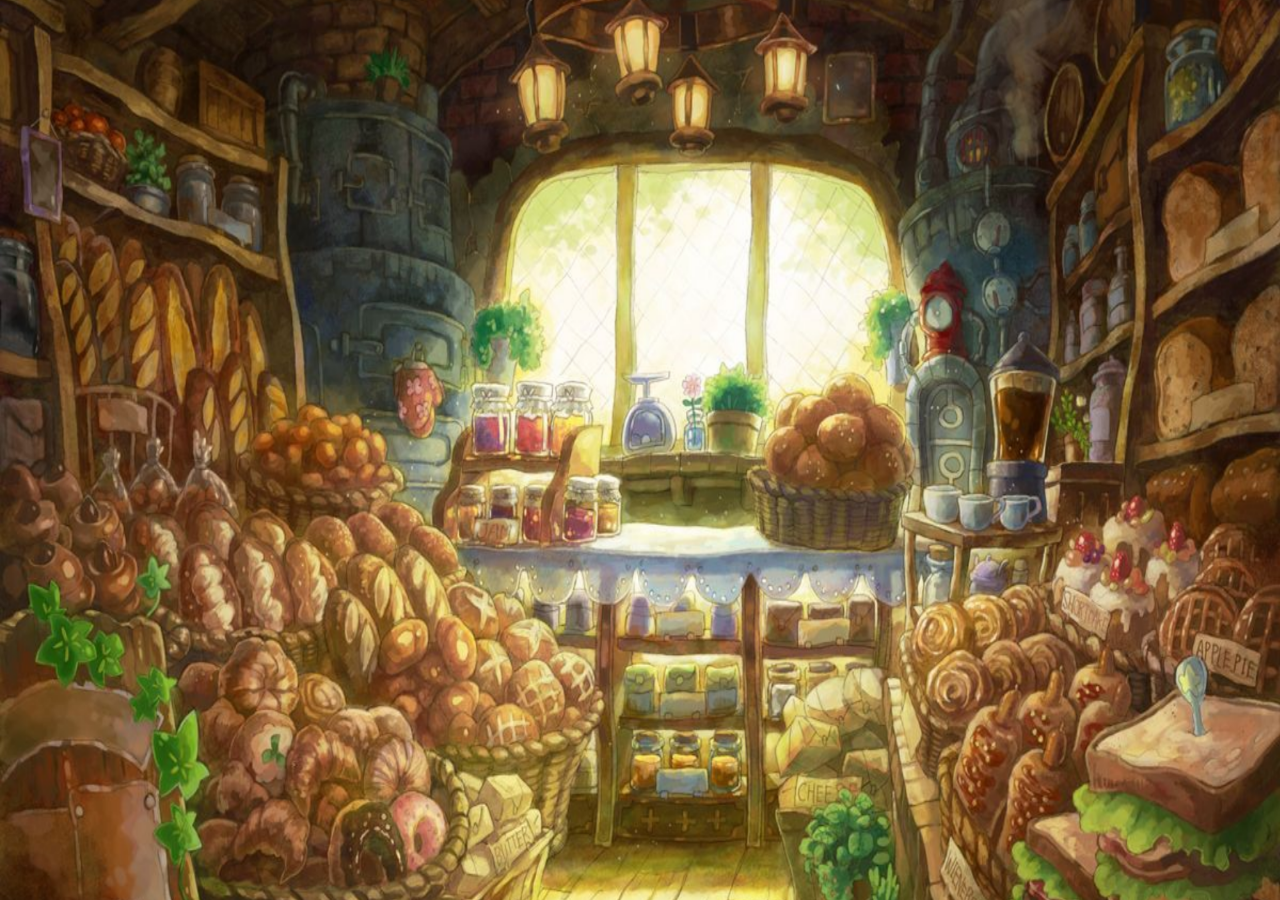
==== index.html @ 96ac0b82 "Add files via upload" ====
<!DOCTYPE html>
<html>
<head>
	<meta charset="utf-8">
	<meta name="viewport" content="width=device-width, initial-scale=1">
	<link rel="stylesheet" type="text/css" href="css/style.css">
	<title>薬屋</title>
<script type="text/javascript" src='js/function.js'></script>
<script type="text/javascript" src='js/nikolib.js'></script>
</head>
<body id='bg'>
</body>
<script>
	// si cookies n'existent pas crée une nouvelle partie
	if(document.cookie == ""){
		alert('Nouvelle partie');
		setCookie("slot1", "empty", 3650);
		setCookie("slot2", "empty", 3650);
		setCookie("slot3", "empty", 3650);
		setCookie("slot4", "empty", 3650);
		setCookie("slot5", "empty", 3650);
		setCookie("slot6", "empty", 3650);
		setCookie("slot7", "empty", 3650);
		setCookie("slot8", "empty", 3650);
		setCookie("slot9", "empty", 3650);
		setCookie("slot1_value", 0, 3650);
		setCookie("slot2_value", 0, 3650);
		setCookie("slot3_value", 0, 3650);
		setCookie("slot4_value", 0, 3650);
		setCookie("slot5_value", 0, 3650);
		setCookie("slot6_value", 0, 3650);
		setCookie("slot7_value", 0, 3650);
		setCookie("slot8_value", 0, 3650);
		setCookie("slot9_value", 0, 3650);
		setCookie("balance", 0, 3650);
		setCookie("baie1", 0, 3650);
		setCookie("baie2", 0, 3650);
		setCookie("baie3", 0, 3650);
		setCookie("blueberry1", 0, 3650);
		setCookie("blueberry2", 0, 3650);
		setCookie("blueberry3", 0, 3650);
		setCookie("raisin1", 0, 3650);
		setCookie("raisin2", 0, 3650);
		setCookie("raisin3", 0, 3650);
		setCookie("deck", "deck/N5.js", 3650);
		setCookie("cardsToday", 0, 3650);
		setCookie("day", today(), 3650);
		firstLoan();
	}
	// charge les cookies dans des variables à chaque changement de page
	var slot = [];
	slot[1] = getCookie('slot1');
	slot[2] = getCookie('slot2');
	slot[3] = getCookie('slot3');
	slot[4] = getCookie('slot4');
	slot[5] = getCookie('slot5');
	slot[6] = getCookie('slot6');
	slot[7] = getCookie('slot7');
	slot[8] = getCookie('slot8');
	slot[9] = getCookie('slot9');

	//controller des pages
	var p = $_GET('p');
	var page = document.createElement('script');
	switch(p){
		case null:
		p = "shop";
		
		case "shop":case "synth":case "gather":case"gestion":
		break

		default:
		p = "shop";
	}
	page.src = 'pages/'+p+'.js';
	document.getElementsByTagName('body')[0].appendChild(page);
</script>
<script src='model/menu.js'></script>
</html>
---- css/style.css ----
html{
	overflow: hidden;
	font-family: arial;
	user-select: none;
}

body{
	margin: 0;
	text-align: center;
}

h1{
	margin: 0;
	font-size: 1.6em;
	color: #FFF;
	background: #222;
	border-top-right-radius: 5px;
	border-top-left-radius: 5px;
	padding: 5px;
}

p{
	font-size: 0.8em;
	font-weight: bold;
}

button{
	color: white;
	background: #333;
	border-color: #3A3A3A;
	font-size: 1.1em;
	border-radius: 5px;
}

#status{
	margin-top: 5px;
	display: inline-block;
	background: #333;
	border: #252525 solid 2px;
	border-radius: 10px;
	padding: 5px;
	color: white;
}

#paid{
	padding: 5px;
	font-size: 1.25em;
	border-top-right-radius: 10px;
	border-bottom-right-radius: 10px;
	border: 2px solid #252525;
	border-left: none;
	position: relative;
	left: -10px;
	top: 1px;
}

#deckLink{
	width: 33vw;
}

.okButton{
	display: inline-block;
	padding: 7px;
	border-radius: 10px;
	background: #333;
	color: white;
	border: 2px #222 solid;
	cursor: pointer;
}

#okButton:hover{
	background: #252525;
}

#question, #goodAnswer{
	display: inline-block;
	padding-top: 5px;
	padding-bottom: 5px;
	padding-left: 25px;
	padding-right: 25px;
	border-radius: 10px;
	margin: auto;
	color: white;
	position: relative;
	top: 15vh;
	font-size: 3em;
	background: #222;
}

#goodAnswer{
	top: 35vh;
	font-size: 2em;	
}

#goodAnswer:hover{
	cursor: pointer;
}

#answerbox{
	top: 20vh;
	width: 33vw;
	height: 5vh;
	margin: auto;
	position: relative;
}

#answer{
	border-radius: 10px;
	text-align: center;
	height: 6vh;
	width: 100%;
	font-size: 2em;
	padding: 10px;
}

#won{
	display: none;
	width: 100px;
	height: 100px;
	border: 4px solid #2A2A2A;
	border-radius: 100%;
	background: url('../img/ingredients/bagblueberry2.png') 50% 50% / 66% 66% no-repeat, #FFE;
	margin: auto;
	position: relative;
	top: 25vh;
}

#wonText{
	position: relative;
	bottom: 15vh;
	background: white;
	font-weight: bold;
	font-size: 1.6em;
}

#youMade{
	display: none;
	width: 150px;
	height: 150px;
	border: 4px solid #2A2A2A;
	border-radius: 100%;
	background: url('../img/goods/red3.png') 50% 50% / 66% 66% no-repeat, #FFE;
	margin: auto;
	position: absolute;
	top: 35vh;
	left: 44vw;
	font-size: 2em;
	font-weight: bold;
	color: black;
	text-shadow: 2px 2px #FFE, -2px -2px #FFE, -2px 2px #FFE, 2px -2px #FFE;
}

#potionName{
	position: relative;
	bottom: 15vh;
	background: white;
	width: 200%;
}

#price{
	border: 2px solid #EEC;
	position: relative;
	top: 8vh;
	border-radius: 10px;
	font-size: 1.1em!important;
	background: #FFE;
}

#combo{
	text-align: left;
	display: inline-block;
	padding: 10px;
	background: #222;
	border: 2px solid #2A2A2A;
	position: absolute;
	color: white;
	top: 100px;
	right: 0;
	border-top-left-radius: 10px;
	border-bottom-left-radius: 10px;
}

#progressBar{
	background: #222;
	border: 2px solid #2A2A2A;
	margin: auto;
	margin-top: 25px;
	width: 75%;
	height: 60px;
	border-radius: 5px;
}


#progress{
	transition: 0.5s;
	width: 0%;
	height: 54px;
	background: white;
	border: 3px solid lightgrey;
	border-radius: 5px;
}

#bg{
	z-index: -99;
	margin: 0;
	width: 100vw;
	height: 100vh;
	background: url('../img/panya.png') 0% 0% / 100% 100% no-repeat;
}

#footer{
	color: white;
	position: absolute;
	display: grid;
	grid-template-areas: "shop synth exploration gestion";
	bottom: 0;
	width: 100vw;
	height: 10vh;
	background: #222;
}

.menu-el{
	cursor: pointer;
	color: white;
	display: inline-block;
	padding-top: 3vh;
	padding-bottom: 3vh;
	font-size: 1.5em;
	border-left: 1px solid #333;
}

.menu-el:first-child{
	border-left: none;
}

.menu-el:hover{
	background: #333;
}

#box, #box2{
	background: #FFE;
	border-radius: 10px;
	border: 4px #BBA ridge;
	margin: auto;
	margin-top: 50px;
	width: 70vw;
	height: 70vh;
}

#box2{
	overflow: auto;
}

#stall{
	display: grid;
	grid-template-columns: auto auto auto;
	padding-left: 1vw;
	padding-right: 1vw;
	margin-top: 1vh;
	width: 100%;
	height: 63vh;
}

#catalog{
	overflow: auto;
	display: grid;
	grid-template-columns: auto auto auto;
	color: black;
	width: 100%;
}

.bar{
	width: auto;
	padding: 15px;
	border: ridge 1px #666;
}

.bar:nth-child(3n+1){
	background: #AA8;
}

.bar:nth-child(3n+2){
	background: #CCA;
}

.bar:nth-child(3n){
	background: #EEC;
}

#money{
	border-left: solid #A85 1px;
	font-size: 1.6em;
	padding: 5px;
}

#grid{
	display: grid;
	grid-template-columns: repeat(2, minmax(0, 1fr));
	color: #FFF;
	background: #222;
	border-top-right-radius: 5px;
	border-top-left-radius: 5px;
}

.case{
	width: 92%;
	height: 92%;
	background: #EEC;
}

.obj{
	width: 100%;
	height: 100%;
}

@media (min-width : 501px) and (max-width: 768px){
	#bg{
		background: url('../img/panya.png') 50% 0% / 200% 100% no-repeat;
	}

	#box, #box2{
		width: 95vw;
	}

	#youMade{
		left: 38vw;
	}

	#answerbox{
		width: 66vw;
	}

}

@media (max-width: 500px){
	#bg{
		background: url('../img/panya.png') 50% 0% / 200% 100% no-repeat;
	}

	#box, #box2{
		width: 98vw;
	}

	#youMade{
		left: 30.5vw;
	}

	#answer{
		font-size: 2em;
		height: 4vh;
	}

	#answerbox{
		width: 66vw;
	}
}
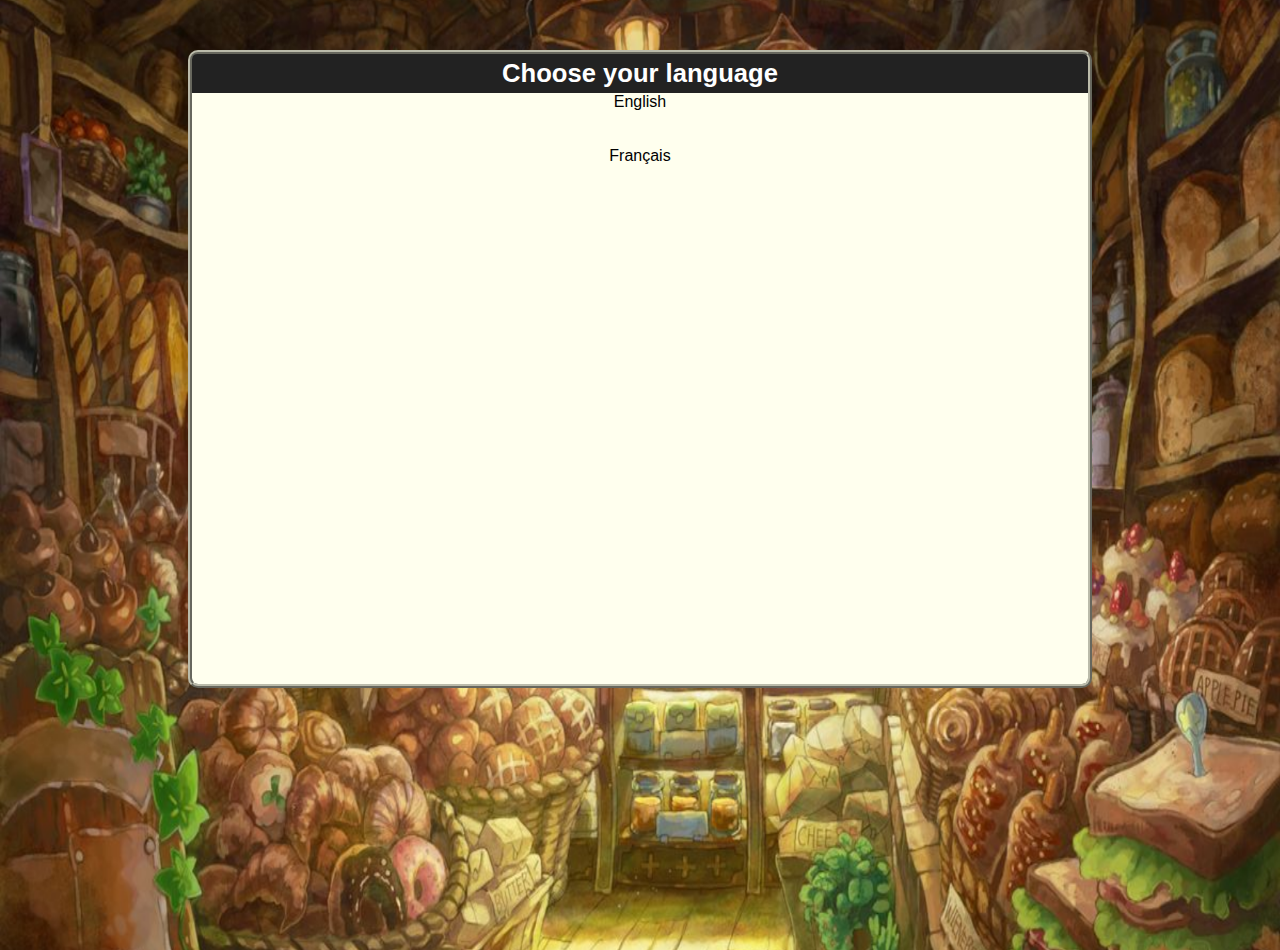
==== commit a3ff1fff: "Add files via upload" ====
--- a/index.html
+++ b/index.html
@@ -5,15 +5,51 @@
 	<meta name="viewport" content="width=device-width, initial-scale=1">
 	<link rel="stylesheet" type="text/css" href="css/style.css">
 	<title>薬屋</title>
-<script type="text/javascript" src='js/function.js'></script>
+<script id='func' type="text/javascript" src='js/function.js'></script>
 <script type="text/javascript" src='js/nikolib.js'></script>
 </head>
 <body id='bg'>
+	<div id='lang'>
+		<div id='box'>
+			<h1>Choose your language</h1>
+			<div id='langButtons'>
+				<div class='langB' onclick='setLang(0)'>English</div>
+				<br><br><div class='langB' onclick='setLang(1)'>Français</div>
+			</div>
+		</div>
+	</div>
 </body>
 <script>
+
+	//controler
+	var p = $_GET('p');
+	var page = document.createElement('script');
+	var menu = document.createElement('script');
+	var getLang = getCookie('lang');
+	switch(p){
+		case null:
+		p = "shop";
+		
+		case "shop":case "synth":case "gather":case"gestion":
+		break
+
+		default:
+		p = "shop";
+	}
+	if(getLang == 0 || getLang == undefined){
+		page.src = 'pages/'+p+'En.js';
+		menu.src = 'model/menuEn.js';
+	}else{
+		page.src = 'pages/'+p+'.js';
+		menu.src = 'model/menu.js';
+	}
+	document.getElementsByTagName('body')[0].appendChild(page);
+</script>
+<script>
 	// si cookies n'existent pas crée une nouvelle partie
-	if(document.cookie == ""){
-		alert('Nouvelle partie');
+		let lang = document.getElementById('lang');
+	if(getCookie('lang') == ""){
+		lang.style.display = 'block';
 		setCookie("slot1", "empty", 3650);
 		setCookie("slot2", "empty", 3650);
 		setCookie("slot3", "empty", 3650);
@@ -58,22 +94,8 @@
 	slot[7] = getCookie('slot7');
 	slot[8] = getCookie('slot8');
 	slot[9] = getCookie('slot9');
-
-	//controller des pages
-	var p = $_GET('p');
-	var page = document.createElement('script');
-	switch(p){
-		case null:
-		p = "shop";
-		
-		case "shop":case "synth":case "gather":case"gestion":
-		break
-
-		default:
-		p = "shop";
+	if(getLang != ""){
+		document.getElementsByTagName('body')[0].appendChild(menu);
 	}
-	page.src = 'pages/'+p+'.js';
-	document.getElementsByTagName('body')[0].appendChild(page);
 </script>
-<script src='model/menu.js'></script>
 </html>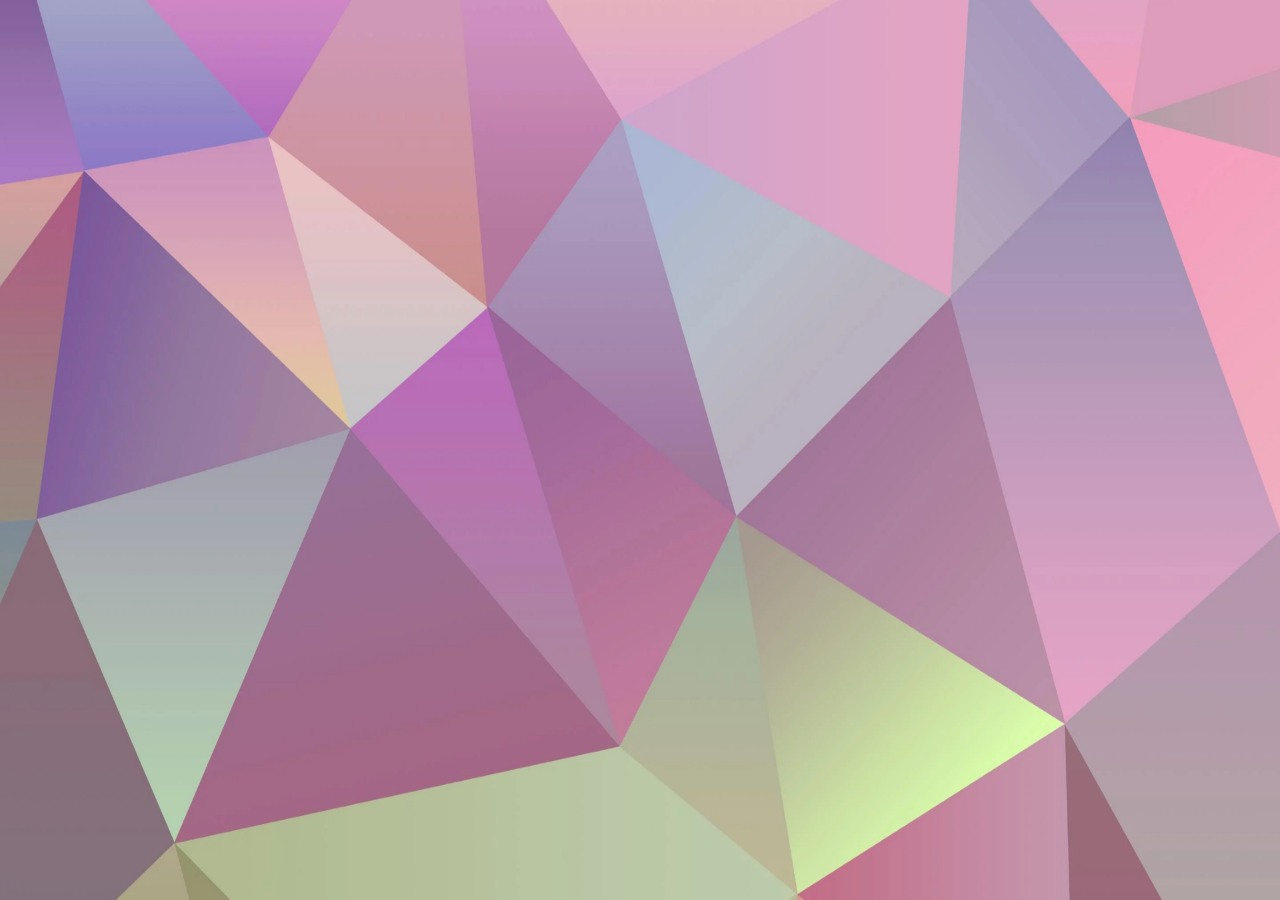
==== commit 66c5124a: "Add files via upload" ====
--- a/index.html
+++ b/index.html
@@ -2,7 +2,7 @@
 <html>
 <head>
 	<meta charset="utf-8">
-	<meta name="viewport" content="width=device-width, initial-scale=1">
+	<meta name="viewport" content="width=device-width, initial-scale=1, user-scalable=no">
 	<link rel="stylesheet" type="text/css" href="css/style.css">
 	<title>薬屋</title>
 <script id='func' type="text/javascript" src='js/function.js'></script>
@@ -47,7 +47,37 @@
 </script>
 <script>
 	// si cookies n'existent pas crée une nouvelle partie
-		let lang = document.getElementById('lang');
+
+	if(getCookie('comComp') == ""){
+		setCookie('comComp', 0, 3650);
+	}
+
+	if(getCookie('c1w') == ""){
+		newCommand();
+	}
+
+	if(getCookie('dico') == ""){
+		setCookie('dico', "jisho", 3650);
+	}
+
+	if(getCookie('cookieDeck') == ""){
+		setCookie('cookieDeck', false, 3650);
+	}
+	if(getCookie('week') == ""){
+		setCookie('week', 1, 3650);
+	}
+	if(getCookie('difficulty') == ""){
+		setCookie('difficulty', 0, 3650);
+	}
+	if(getCookie('jeu') == ""){
+		setCookie('jeu', 1, 3650);
+	}
+	if(getCookie('deck1_name') == ""){
+		setCookie('deck1_name', "vide", 3650);
+		setCookie('deck2_name', "vide", 3650);
+		setCookie('deck3_name', "vide", 3650);
+	}
+	let lang = document.getElementById('lang');
 	if(getCookie('lang') == ""){
 		lang.style.display = 'block';
 		setCookie("slot1", "empty", 3650);
@@ -82,6 +112,9 @@
 		setCookie("cardsToday", 0, 3650);
 		setCookie("day", today(), 3650);
 		firstLoan();
+	}else{
+		checkCards();
+		checkLoan();
 	}
 	// charge les cookies dans des variables à chaque changement de page
 	var slot = [];
@@ -96,6 +129,13 @@
 	slot[9] = getCookie('slot9');
 	if(getLang != ""){
 		document.getElementsByTagName('body')[0].appendChild(menu);
+		if(getCookie('tuto') == ""){
+			if(getCookie('lang') == '1'){
+				window.location = 'tuto.html';
+			}else{
+				window.location = 'tutoEn.html';
+			}
+		}
 	}
 </script>
 </html>--- a/css/style.css
+++ b/css/style.css
@@ -1,9 +1,15 @@
+em{
+	font-style: normal;
+	text-decoration: underline;
+	text-decoration-color: #666;
+	text-underline-offset: 2px;
+}
+
 html{
 	overflow: hidden;
-	font-family: arial;
+	font-family: consolas;
 	user-select: none;
 }
-
 body{
 	margin: 0;
 	text-align: center;
@@ -13,63 +19,133 @@
 	margin: 0;
 	font-size: 1.6em;
 	color: #FFF;
-	background: #222;
-	border-top-right-radius: 5px;
+	background: #77B;
 	border-top-left-radius: 5px;
 	padding: 5px;
 }
 
 p{
-	font-size: 0.8em;
+	font-size: 0.7em;
 	font-weight: bold;
 }
 
 button{
-	color: white;
-	background: #333;
-	border-color: #3A3A3A;
-	font-size: 1.1em;
+	color: #757;
+	background: #dbf;
+	border-color: #aaa;
+	font-size: 1em;
 	border-radius: 5px;
+	cursor: pointer;
+	transition: 0.1s;
+}
+
+button:hover{
+	color: #fff;
+	background: #cbd;
+}
+
+h2{
+	margin: 5px;
+}
+
+#lang{
+	width: 100vw;
+	height: 100vh;
+	position: absolute;
+	top: 0;
+	display: none;
+	background: white;
+}
+
+#langButtons{
+	margin-top: 20vh;
+}
+
+.langB{
+	display: inline-block;
+	padding: 10px;
+	background: #77B;
+	border-radius: 5px;
+	color: white;
+	font-size: 2em;
+}
+
+.langB:hover{
+	background: #88C;
+	cursor: pointer;
+}
+
+#hoho{
+	display: none;
+	width: 100vw;
+	height: 100vh;
+	position: absolute;
 }
 
 #status{
 	margin-top: 5px;
 	display: inline-block;
-	background: #333;
-	border: #252525 solid 2px;
+	background: #77B;
+	border: #66A solid 2px;
 	border-radius: 10px;
 	padding: 5px;
 	color: white;
 }
 
 #paid{
-	padding: 5px;
-	font-size: 1.25em;
+	top: 1px;
+	padding: 4px;
+	font-size: 1.26em;
 	border-top-right-radius: 10px;
 	border-bottom-right-radius: 10px;
-	border: 2px solid #252525;
+	border: 2px solid #66A;
 	border-left: none;
 	position: relative;
 	left: -10px;
-	top: 1px;
 }
 
 #deckLink{
 	width: 33vw;
+	padding: 5px;
 }
 
 .okButton{
 	display: inline-block;
-	padding: 7px;
-	border-radius: 10px;
-	background: #333;
-	color: white;
-	border: 2px #222 solid;
-	cursor: pointer;
-}
-
-#okButton:hover{
-	background: #252525;
+	padding: 5px;
+	border-radius: 10px;
+	background: #77B;
+	color: white;
+	border: 2px #66A solid;
+	cursor: pointer;
+}
+
+.ansbu{
+	position: relative;
+	top: 25vh;
+	display: inline-block;
+	padding: 10px;
+	background: #335;
+	color: white;
+	font-size: 1.8em;
+	display: none;
+}
+
+.ansbu:hover{
+	background: #77B;
+	cursor: pointer;
+}
+
+#ansbu1{
+	color: lightblue;
+}
+
+#ansbu2{
+	color: red;
+	border-left: 2px #77B solid;
+}
+
+.okButton:hover{
+	background: #66A;
 }
 
 #question, #goodAnswer{
@@ -84,10 +160,11 @@
 	position: relative;
 	top: 15vh;
 	font-size: 3em;
-	background: #222;
+	background: #335;
 }
 
 #goodAnswer{
+	display: none;
 	top: 35vh;
 	font-size: 2em;	
 }
@@ -97,6 +174,7 @@
 }
 
 #answerbox{
+	display: none;
 	top: 20vh;
 	width: 33vw;
 	height: 5vh;
@@ -111,15 +189,45 @@
 	width: 100%;
 	font-size: 2em;
 	padding: 10px;
+	font-family: consolas;
+}
+
+.ansbox{
+	display: none;
+	background: white;
+	font-size: 2em;
+	padding: 10px;
+	text-align: center;
+	border-radius: 10px;
+	top: 20vh;
+	margin: auto;
+	position: relative;
+}
+
+#answerbox2{
+	display: none;
+	background: #335;
+	color: white;
+	border-radius: 10px;
+	text-align: center;
+	font-size: 2em;
+	padding: 10px;
+	top: 25vh;
+	margin: auto;
+	position: relative;
+}
+
+#answerbox2:hover{
+	background: #77B;
+	cursor: pointer;
 }
 
 #won{
-	display: none;
 	width: 100px;
 	height: 100px;
 	border: 4px solid #2A2A2A;
 	border-radius: 100%;
-	background: url('../img/ingredients/bagblueberry2.png') 50% 50% / 66% 66% no-repeat, #FFE;
+	background: url('../img/ingredients/bagblueberry2.png') 50% 50% / 66% 66% no-repeat, #eef;
 	margin: auto;
 	position: relative;
 	top: 25vh;
@@ -127,50 +235,66 @@
 
 #wonText{
 	position: relative;
-	bottom: 15vh;
+	top: 16vh;
 	background: white;
 	font-weight: bold;
 	font-size: 1.6em;
+	border-radius: 5px;
+	padding: 5px;
+}
+
+#super{
+	display: none;
+	position: absolute;
+	top: 0;
+	width: 100vw;
+	height: 100vh;
+	margin: auto;
 }
 
 #youMade{
-	display: none;
 	width: 150px;
 	height: 150px;
 	border: 4px solid #2A2A2A;
 	border-radius: 100%;
-	background: url('../img/goods/red3.png') 50% 50% / 66% 66% no-repeat, #FFE;
+	background: url('../img/v.png') 50% 50% / 66% 66% no-repeat, #eef;
 	margin: auto;
 	position: absolute;
-	top: 35vh;
+	top: 30vh;
 	left: 44vw;
-	font-size: 2em;
+}
+
+#potionName{
+	background: white;
+	display: inline-block;
+	position: relative;
+	top: 20vh;
+	font-size: 1.6em;
+	padding: 10px;
+	border-radius: 5px;
+}
+
+#price{
+	display: inline-block;
+	position: relative;
+	top: 45vh;
+	border: 2px solid #EEC;
+	border-radius: 10px;
+	font-size: 1.6em;
+	background: #eef;
 	font-weight: bold;
 	color: black;
-	text-shadow: 2px 2px #FFE, -2px -2px #FFE, -2px 2px #FFE, 2px -2px #FFE;
-}
-
-#potionName{
-	position: relative;
-	bottom: 15vh;
-	background: white;
-	width: 200%;
-}
-
-#price{
-	border: 2px solid #EEC;
-	position: relative;
-	top: 8vh;
-	border-radius: 10px;
-	font-size: 1.1em!important;
-	background: #FFE;
-}
+	text-shadow: 2px 2px #eef, -2px -2px #eef, -2px 2px #eef, 2px -2px #eef;
+	padding: 10px;
+}
+
+
 
 #combo{
 	text-align: left;
 	display: inline-block;
-	padding: 10px;
-	background: #222;
+	padding: 5px;
+	background: #335;
 	border: 2px solid #2A2A2A;
 	position: absolute;
 	color: white;
@@ -181,7 +305,7 @@
 }
 
 #progressBar{
-	background: #222;
+	background: #335;
 	border: 2px solid #2A2A2A;
 	margin: auto;
 	margin-top: 25px;
@@ -205,18 +329,17 @@
 	margin: 0;
 	width: 100vw;
 	height: 100vh;
-	background: url('../img/panya.png') 0% 0% / 100% 100% no-repeat;
+	background: url('../img/fuchi.png') 0% 0% / 100% 100% no-repeat;
 }
 
 #footer{
-	color: white;
-	position: absolute;
+	position: fixed;
 	display: grid;
 	grid-template-areas: "shop synth exploration gestion";
 	bottom: 0;
 	width: 100vw;
 	height: 10vh;
-	background: #222;
+	background: #66A;
 }
 
 .menu-el{
@@ -225,8 +348,8 @@
 	display: inline-block;
 	padding-top: 3vh;
 	padding-bottom: 3vh;
-	font-size: 1.5em;
-	border-left: 1px solid #333;
+	font-size: 1.2em;
+	border-left: 1px solid #88D;
 }
 
 .menu-el:first-child{
@@ -234,13 +357,14 @@
 }
 
 .menu-el:hover{
-	background: #333;
-}
+	background: #336;
+}
+
 
 #box, #box2{
-	background: #FFE;
-	border-radius: 10px;
-	border: 4px #BBA ridge;
+	background: #eef;
+	border-radius: 10px;
+	border: 4px #AAE solid;
 	margin: auto;
 	margin-top: 50px;
 	width: 70vw;
@@ -270,25 +394,28 @@
 }
 
 .bar{
+	font-size: 1.2em;
+	color: #222;
 	width: auto;
 	padding: 15px;
-	border: ridge 1px #666;
+	border: ridge 1px #aaa;
 }
 
 .bar:nth-child(3n+1){
-	background: #AA8;
+	background: #ccf;
 }
 
 .bar:nth-child(3n+2){
-	background: #CCA;
+	background: #ccddff;
 }
 
 .bar:nth-child(3n){
-	background: #EEC;
+	background: #ecf;
 }
 
 #money{
-	border-left: solid #A85 1px;
+	background: #77B;
+	border-left: solid #979 1px;
 	font-size: 1.6em;
 	padding: 5px;
 }
@@ -297,7 +424,7 @@
 	display: grid;
 	grid-template-columns: repeat(2, minmax(0, 1fr));
 	color: #FFF;
-	background: #222;
+	background: #336;
 	border-top-right-radius: 5px;
 	border-top-left-radius: 5px;
 }
@@ -305,17 +432,22 @@
 .case{
 	width: 92%;
 	height: 92%;
-	background: #EEC;
+	background: #AAE;
 }
 
 .obj{
+	background: #AAE;
 	width: 100%;
 	height: 100%;
 }
 
 @media (min-width : 501px) and (max-width: 768px){
 	#bg{
-		background: url('../img/panya.png') 50% 0% / 200% 100% no-repeat;
+		background: url('../img/fuchi.png') 50% 0% / 200% 100% no-repeat;
+	}
+
+	#showans{
+		font-size: 1.4em;
 	}
 
 	#box, #box2{
@@ -330,11 +462,40 @@
 		width: 66vw;
 	}
 
+	#answerbox2{
+		font-size: 1.5em;
+	}
+
+	#ansbu{
+		font-size: 1.5em;
+	}
+
 }
 
 @media (max-width: 500px){
+
+	#deckLink{
+		width: 60vw;
+	}
+
+	.commandes{
+		font-size: 0.8em;
+	}
+
+	h1{
+		font-size: 1.3em;
+	}
+
+	#money{
+		font-size: 1.3em;
+	}
+
 	#bg{
-		background: url('../img/panya.png') 50% 0% / 200% 100% no-repeat;
+		background: url('../img/fuchi.png') 50% 0% / 275% 100% no-repeat;
+	}
+
+	#answerbox2{
+		font-size: 1.5em;
 	}
 
 	#box, #box2{
@@ -353,4 +514,38 @@
 	#answerbox{
 		width: 66vw;
 	}
+
+	#progressBar{
+		height: 7vh;
+	}
+
+	#progress{
+		height: 6vh;
+	}
+
+	#question{
+		font-size: 2em;
+	}
+
+	#goodAnswer{
+		font-size: 1.5em;
+		top: 28vh;
+	}
+
+	#combo{
+		font-size: 0.8em;
+		top: 14vh;
+	}
+
+	#paid{
+		font-size: 1.2em;
+	}
+
+	#ansbu{
+		font-size: 1.5em;
+	}
+
+	#showans{
+		font-size: 1.4em;
+	}
 }